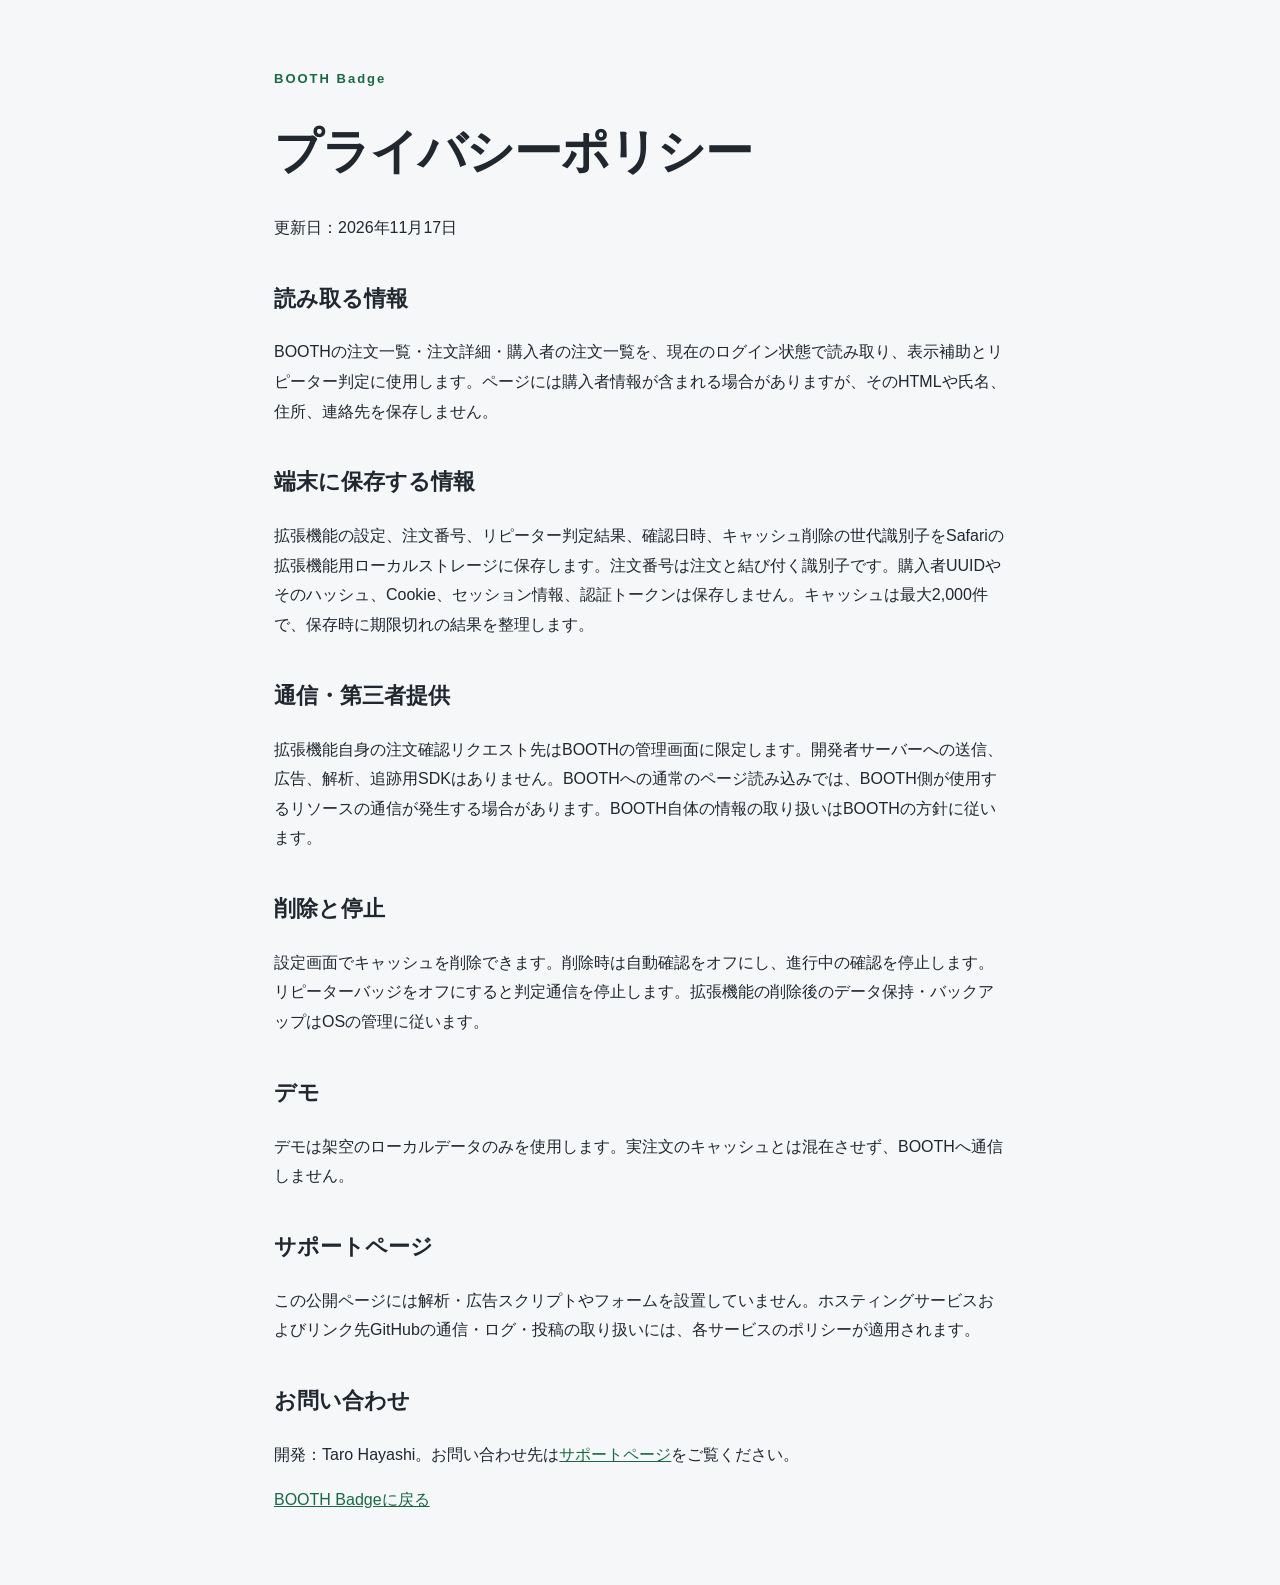
==== privacy.html @ ed483620 "Publish BOOTH Badge support and privacy pages" ====
<!doctype html><html lang="ja"><head><meta charset="utf-8"><meta name="viewport" content="width=device-width, initial-scale=1"><title>BOOTH Badge — プライバシーポリシー</title><link rel="stylesheet" href="site.css"></head><body><main>
<p class="eyebrow">BOOTH Badge</p><h1>プライバシーポリシー</h1><p>更新日：2026年11月17日</p>
<h2>読み取る情報</h2><p>BOOTHの注文一覧・注文詳細・購入者の注文一覧を、現在のログイン状態で読み取り、表示補助とリピーター判定に使用します。ページには購入者情報が含まれる場合がありますが、そのHTMLや氏名、住所、連絡先を保存しません。</p>
<h2>端末に保存する情報</h2><p>拡張機能の設定、注文番号、リピーター判定結果、確認日時、キャッシュ削除の世代識別子をSafariの拡張機能用ローカルストレージに保存します。注文番号は注文と結び付く識別子です。購入者UUIDやそのハッシュ、Cookie、セッション情報、認証トークンは保存しません。キャッシュは最大2,000件で、保存時に期限切れの結果を整理します。</p>
<h2>通信・第三者提供</h2><p>拡張機能自身の注文確認リクエスト先はBOOTHの管理画面に限定します。開発者サーバーへの送信、広告、解析、追跡用SDKはありません。BOOTHへの通常のページ読み込みでは、BOOTH側が使用するリソースの通信が発生する場合があります。BOOTH自体の情報の取り扱いはBOOTHの方針に従います。</p>
<h2>削除と停止</h2><p>設定画面でキャッシュを削除できます。削除時は自動確認をオフにし、進行中の確認を停止します。リピーターバッジをオフにすると判定通信を停止します。拡張機能の削除後のデータ保持・バックアップはOSの管理に従います。</p>
<h2>デモ</h2><p>デモは架空のローカルデータのみを使用します。実注文のキャッシュとは混在させず、BOOTHへ通信しません。</p>
<h2>サポートページ</h2><p>この公開ページには解析・広告スクリプトやフォームを設置していません。ホスティングサービスおよびリンク先GitHubの通信・ログ・投稿の取り扱いには、各サービスのポリシーが適用されます。</p>
<h2>お問い合わせ</h2><p>開発：Taro Hayashi。お問い合わせ先は<a href="index.html#support">サポートページ</a>をご覧ください。</p><p><a href="index.html">BOOTH Badgeに戻る</a></p>
</main></body></html>
---- site.css ----
:root { color-scheme: light dark; font: 16px -apple-system, BlinkMacSystemFont, sans-serif; }
* { box-sizing: border-box; } body { margin: 0; background: #f5f7f9; color: #20272f; line-height: 1.85; }
main { max-width: 780px; margin: auto; padding: 54px 24px; } h1 { font-size: clamp(30px, 6vw, 48px); letter-spacing: -1px; line-height: 1.2; } h2 { font-size: 22px; margin-top: 36px; } a { color: #176a45; } .eyebrow { color: #176a45; font-size: 13px; font-weight: 700; letter-spacing: 2px; } .lead { font-size: 21px; } section { margin: 28px 0; } li { margin: 8px 0; } footer { margin-top: 48px; border-top: 1px solid #ccd5df; padding-top: 20px; font-size: 13px; color: #56616f; } :focus-visible { outline: 3px solid #367dd2; outline-offset: 3px; }
@media (prefers-color-scheme: dark) { body { background: #181d23; color: #edf2f5; } a, .eyebrow { color: #7ddbb0; } footer { color: #b0bbc7; border-color: #536173; } }
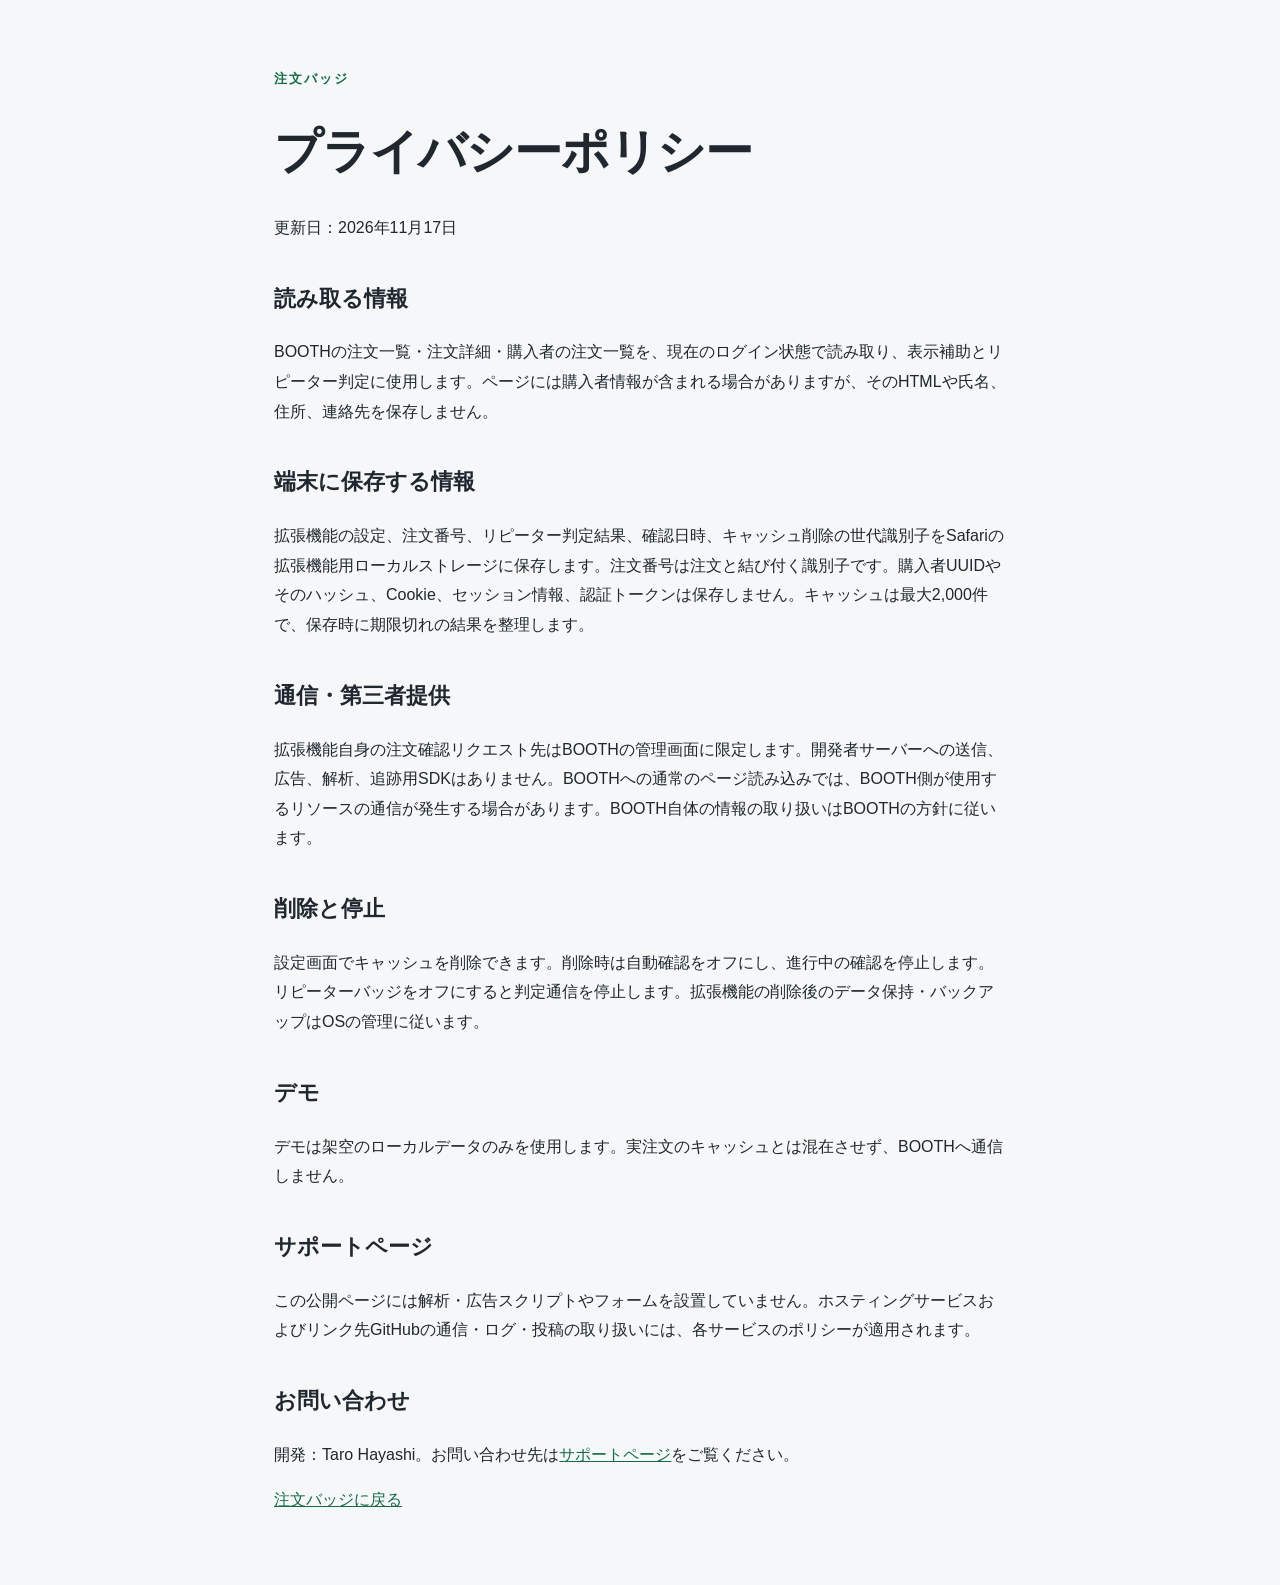
==== commit b03ab3aa: "Update order badge support pages and custom domain" ====
--- a/privacy.html
+++ b/privacy.html
@@ -1,10 +1,10 @@
-<!doctype html><html lang="ja"><head><meta charset="utf-8"><meta name="viewport" content="width=device-width, initial-scale=1"><title>BOOTH Badge — プライバシーポリシー</title><link rel="stylesheet" href="site.css"></head><body><main>
-<p class="eyebrow">BOOTH Badge</p><h1>プライバシーポリシー</h1><p>更新日：2026年11月17日</p>
+<!doctype html><html lang="ja"><head><meta charset="utf-8"><meta name="viewport" content="width=device-width, initial-scale=1"><title>注文バッジ — プライバシーポリシー</title><link rel="stylesheet" href="site.css"></head><body><main>
+<p class="eyebrow">注文バッジ</p><h1>プライバシーポリシー</h1><p>更新日：2026年11月17日</p>
 <h2>読み取る情報</h2><p>BOOTHの注文一覧・注文詳細・購入者の注文一覧を、現在のログイン状態で読み取り、表示補助とリピーター判定に使用します。ページには購入者情報が含まれる場合がありますが、そのHTMLや氏名、住所、連絡先を保存しません。</p>
 <h2>端末に保存する情報</h2><p>拡張機能の設定、注文番号、リピーター判定結果、確認日時、キャッシュ削除の世代識別子をSafariの拡張機能用ローカルストレージに保存します。注文番号は注文と結び付く識別子です。購入者UUIDやそのハッシュ、Cookie、セッション情報、認証トークンは保存しません。キャッシュは最大2,000件で、保存時に期限切れの結果を整理します。</p>
 <h2>通信・第三者提供</h2><p>拡張機能自身の注文確認リクエスト先はBOOTHの管理画面に限定します。開発者サーバーへの送信、広告、解析、追跡用SDKはありません。BOOTHへの通常のページ読み込みでは、BOOTH側が使用するリソースの通信が発生する場合があります。BOOTH自体の情報の取り扱いはBOOTHの方針に従います。</p>
 <h2>削除と停止</h2><p>設定画面でキャッシュを削除できます。削除時は自動確認をオフにし、進行中の確認を停止します。リピーターバッジをオフにすると判定通信を停止します。拡張機能の削除後のデータ保持・バックアップはOSの管理に従います。</p>
 <h2>デモ</h2><p>デモは架空のローカルデータのみを使用します。実注文のキャッシュとは混在させず、BOOTHへ通信しません。</p>
 <h2>サポートページ</h2><p>この公開ページには解析・広告スクリプトやフォームを設置していません。ホスティングサービスおよびリンク先GitHubの通信・ログ・投稿の取り扱いには、各サービスのポリシーが適用されます。</p>
-<h2>お問い合わせ</h2><p>開発：Taro Hayashi。お問い合わせ先は<a href="index.html#support">サポートページ</a>をご覧ください。</p><p><a href="index.html">BOOTH Badgeに戻る</a></p>
+<h2>お問い合わせ</h2><p>開発：Taro Hayashi。お問い合わせ先は<a href="index.html#support">サポートページ</a>をご覧ください。</p><p><a href="index.html">注文バッジに戻る</a></p>
 </main></body></html>
--- a/site.css
+++ b/site.css
@@ -2,3 +2,9 @@
 * { box-sizing: border-box; } body { margin: 0; background: #f5f7f9; color: #20272f; line-height: 1.85; }
 main { max-width: 780px; margin: auto; padding: 54px 24px; } h1 { font-size: clamp(30px, 6vw, 48px); letter-spacing: -1px; line-height: 1.2; } h2 { font-size: 22px; margin-top: 36px; } a { color: #176a45; } .eyebrow { color: #176a45; font-size: 13px; font-weight: 700; letter-spacing: 2px; } .lead { font-size: 21px; } section { margin: 28px 0; } li { margin: 8px 0; } footer { margin-top: 48px; border-top: 1px solid #ccd5df; padding-top: 20px; font-size: 13px; color: #56616f; } :focus-visible { outline: 3px solid #367dd2; outline-offset: 3px; }
 @media (prefers-color-scheme: dark) { body { background: #181d23; color: #edf2f5; } a, .eyebrow { color: #7ddbb0; } footer { color: #b0bbc7; border-color: #536173; } }
+
+.screenshots { display: grid; grid-template-columns: repeat(2, minmax(0, 1fr)); gap: 16px; margin: 24px 0; }
+.screenshots figure { margin: 0; min-width: 0; }
+.screenshots img { display: block; width: 100%; height: auto; border-radius: 12px; border: 1px solid #ccd5df; }
+.screenshots figcaption { margin-top: 8px; font-size: 13px; line-height: 1.5; }
+@media (max-width: 480px) { .screenshots { gap: 10px; } }
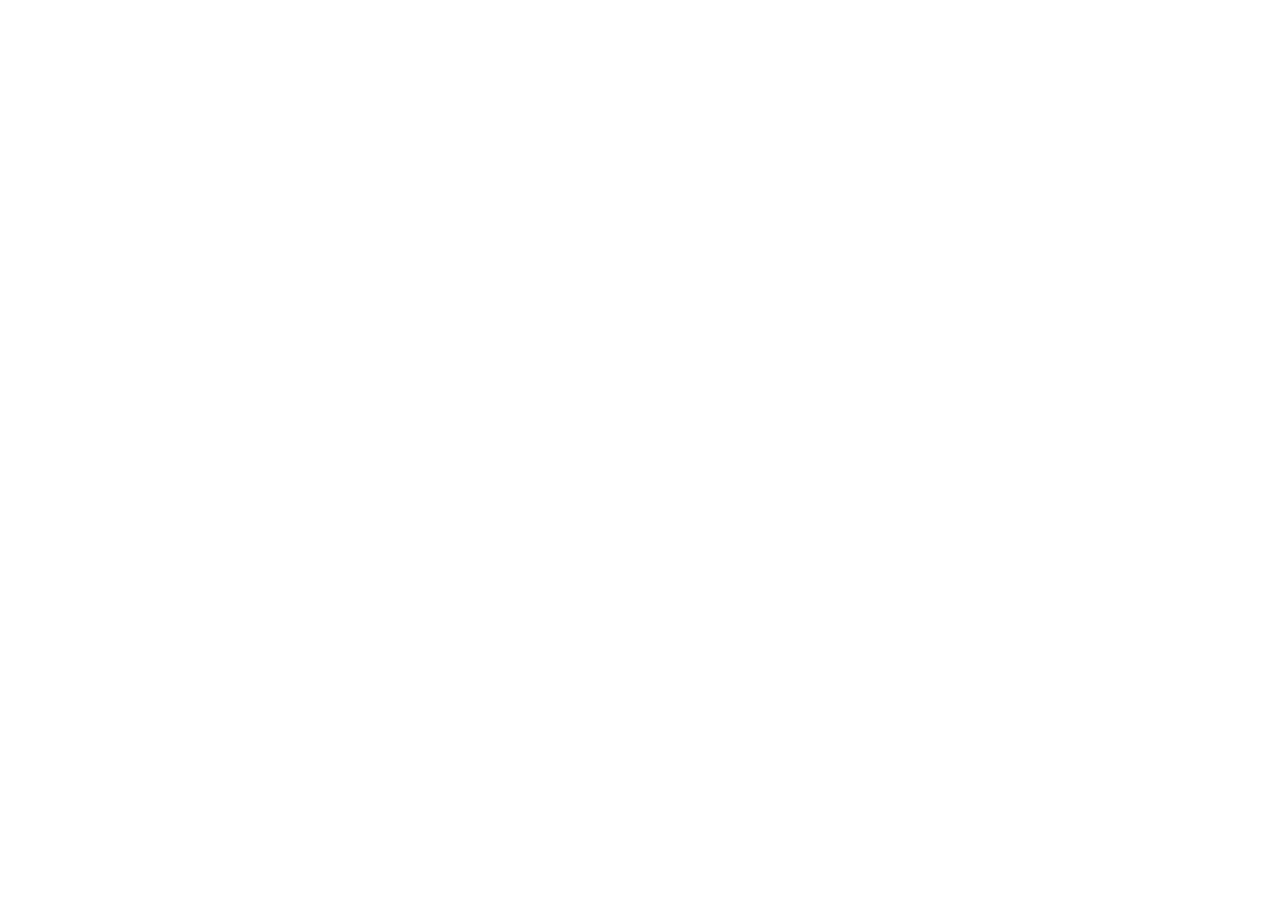
==== commit 1fdf3e4d: "Redirect legacy support URLs to tarohayashi.com/badge" ====
--- a/privacy.html
+++ b/privacy.html
@@ -1,10 +1 @@
-<!doctype html><html lang="ja"><head><meta charset="utf-8"><meta name="viewport" content="width=device-width, initial-scale=1"><title>注文バッジ — プライバシーポリシー</title><link rel="stylesheet" href="site.css"></head><body><main>
-<p class="eyebrow">注文バッジ</p><h1>プライバシーポリシー</h1><p>更新日：2026年11月17日</p>
-<h2>読み取る情報</h2><p>BOOTHの注文一覧・注文詳細・購入者の注文一覧を、現在のログイン状態で読み取り、表示補助とリピーター判定に使用します。ページには購入者情報が含まれる場合がありますが、そのHTMLや氏名、住所、連絡先を保存しません。</p>
-<h2>端末に保存する情報</h2><p>拡張機能の設定、注文番号、リピーター判定結果、確認日時、キャッシュ削除の世代識別子をSafariの拡張機能用ローカルストレージに保存します。注文番号は注文と結び付く識別子です。購入者UUIDやそのハッシュ、Cookie、セッション情報、認証トークンは保存しません。キャッシュは最大2,000件で、保存時に期限切れの結果を整理します。</p>
-<h2>通信・第三者提供</h2><p>拡張機能自身の注文確認リクエスト先はBOOTHの管理画面に限定します。開発者サーバーへの送信、広告、解析、追跡用SDKはありません。BOOTHへの通常のページ読み込みでは、BOOTH側が使用するリソースの通信が発生する場合があります。BOOTH自体の情報の取り扱いはBOOTHの方針に従います。</p>
-<h2>削除と停止</h2><p>設定画面でキャッシュを削除できます。削除時は自動確認をオフにし、進行中の確認を停止します。リピーターバッジをオフにすると判定通信を停止します。拡張機能の削除後のデータ保持・バックアップはOSの管理に従います。</p>
-<h2>デモ</h2><p>デモは架空のローカルデータのみを使用します。実注文のキャッシュとは混在させず、BOOTHへ通信しません。</p>
-<h2>サポートページ</h2><p>この公開ページには解析・広告スクリプトやフォームを設置していません。ホスティングサービスおよびリンク先GitHubの通信・ログ・投稿の取り扱いには、各サービスのポリシーが適用されます。</p>
-<h2>お問い合わせ</h2><p>開発：Taro Hayashi。お問い合わせ先は<a href="index.html#support">サポートページ</a>をご覧ください。</p><p><a href="index.html">注文バッジに戻る</a></p>
-</main></body></html>
+<!doctype html><html lang="ja"><head><meta charset="utf-8"><meta name="viewport" content="width=device-width, initial-scale=1"><meta http-equiv="refresh" content="0;url=https://tarohayashi.com/badge/privacy.html"><title>注文バッジ — 移転しました</title><link rel="canonical" href="https://tarohayashi.com/badge/privacy.html"></head><body><p>ページを移転しました。<a href="https://tarohayashi.com/badge/privacy.html">新しいページを開く</a></p></body></html>
